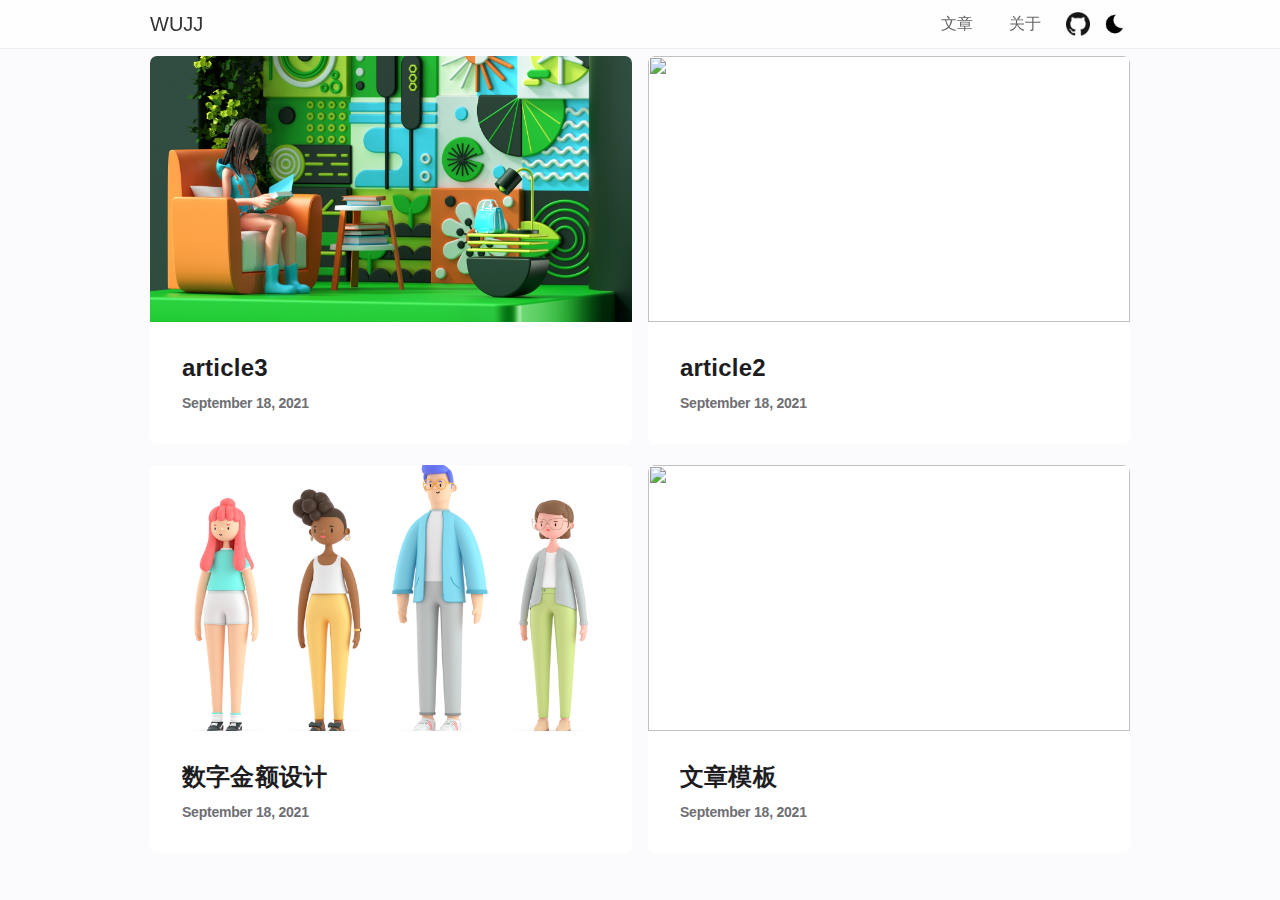
==== archives/index.html @ 4f95bda9 "Site updated: 2021-09-23 19:21:38" ====
<!DOCTYPE html>
<html lang="en">
    <!DOCTYPE html>
<html>

<head>
  <meta charset="utf-8">
  <meta name="viewport" content="width=device-width, initial-scale=1, minimum-scale=1, maximum-scale=1">
  <meta name="color-scheme" content="light dark">
  
  <title>存档 - 主标题</title>
  
    <link rel="shortcut icon" href="/favicon.png">
  
  

  
<link rel="stylesheet" href="/css/var.css">

  
<link rel="stylesheet" href="/css/main.css">

  
<link rel="stylesheet" href="/css/typography.css">

  
<link rel="stylesheet" href="/css/code-highlighting.css">

  
<link rel="stylesheet" href="/css/components.css">

  
<link rel="stylesheet" href="/css/nav.css">

  
<link rel="stylesheet" href="/css/paginator.css">

  
<link rel="stylesheet" href="/css/footer.css">

  
<link rel="stylesheet" href="/css/post-list.css">

  
<link rel="stylesheet" href="/css/waline.css">

  
  

  
    
<script src="https://cdn.jsdelivr.net/npm/js-cookie@rc/dist/js.cookie.min.js"></script>
 
  

  
<meta name="generator" content="Hexo 5.4.0"></head>
    <body data-color-scheme="auto">
        <nav id="theme-nav">
    <div class="inner">
        <a class="title" href="/">WUJJ</a>
        <div class="nav-arrow"></div>
        <div class="nav-items">
            <a class="nav-item nav-item-home" href="/">主页</a>
            
            
            <a class="nav-item" href="/archives">文章</a>
            
            
            
            <a class="nav-item" href="/about">关于</a>
            
            
            
            <a class="nav-item nav-item-github nav-item-icon" href="https://github.com/wujunjian0525" target="_blank">&nbsp;</a>
            
            
            <span class="nav-item nav-item-icon nav-item-light-dark" id="nav-item-light-dark">&nbsp;</span>
        </div>
    </div>
</nav>
        <div class="container">
    

    <div class="post-list">
        
        <article class="post-list-item">
            <a href="/2021/09/18/article3/">
                
                <div class="cover-img">
                    <img src="/2021/09/18/article3/399a985bd5bece9ddf8323237acf968c.webp" alt="">
                </div>
                
                <div class="content">
                    <div class="title">
                        article3
                    </div>
                    
                    <div class="time">
                        
                        
                        
                        
                        
                        
                        
                        
                        
                        <span>September</span>
                        
                        
                        
                        
                        <span>&nbsp;18,&nbsp;</span>
                        <span>2021</span>
                    </div>
                </div>
            </a>
        </article>
        
        <article class="post-list-item">
            <a href="/2021/09/18/article2/">
                
                <div class="cover-img">
                    <img src="/2021/09/18/article2/2.gif" alt="">
                </div>
                
                <div class="content">
                    <div class="title">
                        article2
                    </div>
                    
                    <div class="time">
                        
                        
                        
                        
                        
                        
                        
                        
                        
                        <span>September</span>
                        
                        
                        
                        
                        <span>&nbsp;18,&nbsp;</span>
                        <span>2021</span>
                    </div>
                </div>
            </a>
        </article>
        
        <article class="post-list-item">
            <a href="/2021/09/18/article1/">
                
                <div class="cover-img">
                    <img src="/2021/09/18/article1/a1.png" alt="">
                </div>
                
                <div class="content">
                    <div class="title">
                        数字金额设计
                    </div>
                    
                    <div class="time">
                        
                        
                        
                        
                        
                        
                        
                        
                        
                        <span>September</span>
                        
                        
                        
                        
                        <span>&nbsp;18,&nbsp;</span>
                        <span>2021</span>
                    </div>
                </div>
            </a>
        </article>
        
        <article class="post-list-item">
            <a href="/2021/09/18/hello-world/">
                
                <div class="cover-img">
                    <img src="/2021/09/18/hello-world/2.gif" alt="">
                </div>
                
                <div class="content">
                    <div class="title">
                        文章模板
                    </div>
                    
                    <div class="time">
                        
                        
                        
                        
                        
                        
                        
                        
                        
                        <span>September</span>
                        
                        
                        
                        
                        <span>&nbsp;18,&nbsp;</span>
                        <span>2021</span>
                    </div>
                </div>
            </a>
        </article>
        
    </div>

    
</div>
        <!-- <footer>
    <div class="inner">
        <div class="links">
            
            <div class="group">
                <h4 class="title">Blog</h4>
                
                <a href="/" class="item">Blog</a>
                
                <a href="/archives" class="item">Archives</a>
                
                <a href="/friends" class="item">Friends</a>
                
                <a href="/projects" class="item">Projects</a>
                
                <a href="/resume" class="item">Resume</a>
                
                <a href="/about" class="item">About</a>
                
                <a href="/atom.xml" class="item">RSS</a>
                
            </div>
            
            <div class="group">
                <h4 class="title">Projects</h4>
                
                <a target="_blank" rel="noopener" href="https://github.com/MrWillCom/rsa-cli" class="item">RSA CLI</a>
                
                <a target="_blank" rel="noopener" href="https://github.com/MrWillCom/hexo-theme-cupertino" class="item">Hexo Theme Cupertino</a>
                
                <a target="_blank" rel="noopener" href="https://github.com/MrWillCom/a-calendar" class="item">A Calendar</a>
                
                <a target="_blank" rel="noopener" href="https://github.com/MrWillCom/auto-mirroring-bucket" class="item">Auto Mirroring Bucket</a>
                
            </div>
            
            <div class="group">
                <h4 class="title">Me</h4>
                
                <a target="_blank" rel="noopener" href="https://github.com/MrWillCom" class="item">GitHub</a>
                
                <a target="_blank" rel="noopener" href="https://codepen.io/mrwillcom" class="item">CodePen</a>
                
                <a target="_blank" rel="noopener" href="https://www.patreon.com/MrWillCom" class="item">Patreon</a>
                
                <a target="_blank" rel="noopener" href="https://noc.social/@MrWillCom" class="item">Mastodon</a>
                
                <a href="mailto:mr.will.com@outlook.com" class="item">Email</a>
                
            </div>
            
        </div>
        <span>&copy; 2021 John Doe<br >驱动由 <a href="http://hexo.io/" target="_blank">Hexo</a></span>
        
            <br>
            <div class="color-scheme-toggle" role="radiogroup" id="theme-color-scheme-toggle">
                <label>
                    <input type="radio" value="light">
                    <span>Light</span>
                </label>
                <label>
                    <input type="radio" value="dark">
                    <span>Dark</span>
                </label>
                <label>
                    <input type="radio" value="auto">
                    <span>Auto</span>
                </label>
            </div>
        
    </div>
</footer>
 -->
        
<script src="/js/main.js"></script>

        
    </body>
</html>
---- css/var.css ----
body[data-color-scheme="auto"], body[data-color-scheme="light"] {
    --white-opacity-8: rgba(255, 255, 255, .8);
    --white-1-opacity-8: rgba(229.5, 229.5, 229.5, .8);
    --white: #fff;
    --white-1: rgb(229.5, 229.5, 229.5);
    --white-2: rgb(204, 204, 204);

    --grey: rgb(127.5, 127.5, 127.5);

    --black: #000;
    --black-2: rgb(51, 51, 51);
    --black-4: rgb(102, 102, 102);

    --border-color: #8882;

    --link: #06c;

    --blur: blur(32px);

    --blue: #0071e3;
    --white-txt-on-blue-bg: #fff;

    --footer-link-grey: #515154;

    --body-bg: #fbfbfd;
    --card-bg: #fff;
    --card-title: #1d1d1f;
    --card-time: #6e6e73;
    --date-txt: #6e6e73;

    --nav-arrow: #1d1d1f;
    --nav-github-logo: url(/theme-img/github-mark-dark.png);
    --nav-light-dark-logo: url(/theme-img/dark.png);
}

@media (prefers-color-scheme: dark) {
    body[data-color-scheme="auto"] {
        --white-opacity-8: rgba(0, 0, 0, .8);
        --white-1-opacity-8: rgba(25.5, 25.5, 25.5, .8);
        --white: #000;
        --white-1: rgb(25.5, 25.5, 25.5);
        --white-2: rgb(51, 51, 51);

        --black: #fff;
        --black-2: rgb(204, 204, 204);
        --black-4: rgb(153, 153, 153);

        --border-color: #8884;

        --link: #5fafff;

        --blur: blur(32px);

        --blue: #00376f;
        --white-txt-on-blue-bg: #c0dfff;

        --footer-link-grey: #a1a1a6;

        --body-bg: #101010;
        --card-bg: #181818;
        --card-title: #cfcfda;
        --card-time: #6e6e73;
        --date-txt: #6e6e73;

        --nav-arrow: #e5e5ee;

        --nav-github-logo: url(/theme-img/github-mark-light.png);
        --nav-light-dark-logo: url(/theme-img/light.png);
    }
}

body[data-color-scheme="dark"] {
    --white-opacity-8: rgba(0, 0, 0, .8);
    --white-1-opacity-8: rgba(25.5, 25.5, 25.5, .8);
    --white: #000;
    --white-1: rgb(25.5, 25.5, 25.5);
    --white-2: rgb(51, 51, 51);

    --black: #fff;
    --black-2: rgb(204, 204, 204);
    --black-4: rgb(153, 153, 153);

    --border-color: #8884;

    --link: #5fafff;

    --blur: blur(32px);

    --blue: #00376f;
    --white-txt-on-blue-bg: #c0dfff;

    --footer-link-grey: #a1a1a6;

    --body-bg: #101010;
    --card-bg: #181818;
    --card-title: #cfcfda;
    --card-time: #6e6e73;
    --date-txt: #6e6e73;

    --nav-arrow: #e5e5ee;
    --nav-github-logo: url(/theme-img/github-mark-light.png);
    --nav-light-dark-logo: url(/theme-img/light.png);
}
---- css/main.css ----
body {
    margin: 0;
    margin-top: 56px;
    color: var(--black-2);
    background-color: var(--body-bg);
    font-family: "SF Pro Display", -apple-system, BlinkMacSystemFont, "Segoe UI", Roboto, "Helvetica Neue", Arial, "Noto Sans", sans-serif, "Apple Color Emoji", "Segoe UI Emoji", "Segoe UI Symbol", "Noto Color Emoji";
}

a:link {
    color: var(--link);
    text-decoration: none;
}

a:hover {
    text-decoration: underline;
}

a:active {
    text-decoration: none;
}

a:visited {
    color: var(--link);
    text-decoration: none;
}

.container {
    max-width: 980px;
    margin: auto;
    padding: 0 16px;
}

.section-title {
    font-size: 32px;
    line-height: 1.125;
    font-weight: 700;
    letter-spacing: .004em;
    margin-bottom: 24px;
    color: var(--card-title);
}

.theme-command {
    display: none;
}
---- css/typography.css ----
.divider, hr {
    border: none;
    border-top: 1px solid var(--white-1);
    margin: 32px auto;
}

.divider {
    margin: 64px auto;
}

img {
    width: 100%;
}

::marker {
    color: var(--black-4);
}

blockquote {
    border-left: 4px solid var(--white-2);
}

pre, code {
    font-family: 'JetBrains Mono', 'Courier New', Courier, monospace;
}

pre {
    font-size: 14px;
}

code {
    font-size: 12px;
    background-color: var(--white-1);
    padding: 2px 4px;
    border-radius: 4px;
}
---- css/code-highlighting.css ----
/* This Code Highlighting Theme is based on GitHub Theme */

.gutter {
    color: var(--grey);
    user-select: none;
}

.highlight .name {
    color: #22863a;
}

.highlight .attr, .highlight .meta, .highlight .meta-keyword, .highlight .attribute, .highlight .number, .highlight .selector-class {
    color: #005cc5
}

.highlight .string {
    color: #032f62;
}

.highlight .symbol {
    color: #005cc5;
}

.highlight .selector-tag {
    color: #22863a;
}

.highlight .built_in {
    color: #6f42c1;
}

.highlight .keyword {
    color: #d73a49;
}

@media (prefers-color-scheme: dark) {
    .highlight .name {
        color: #7ee787;
    }
    .highlight .attr, .highlight .meta, .highlight .meta-keyword, .highlight .attribute, .highlight .number, .highlight .selector-class {
        color: #79c0ff
    }
    .highlight .string {
        color: #a5d6ff;
    }
    .highlight .symbol {
        color: #79b8ff;
    }
    .highlight .selector-tag {
        color: #7ee787;
    }
    .highlight .built_in {
        color: #d2a8ff;
    }
    .highlight .keyword {
        color: #ff7b72;
    }
}
---- css/components.css ----
.card-grid {
    display: grid;
    grid-template-columns: 1fr 1fr 1fr;
}

.card-grid {
    max-width: 1000px;
    margin: auto;
    padding: 0 16px;
}

@media screen and (max-width: 1000px) {
    .card-grid {
        max-width: 800px;
    }
}

@media screen and (max-width: 800px) {
    .card-grid {
        grid-template-columns: 1fr 1fr;
    }
}

@media screen and (max-width: 600px) {
    .card-grid {
        display: block;
    }
}

.card {
    overflow: hidden;
    border-radius: 7px;
    background-color: var(--card-bg);
    margin-bottom: 21px;
    transition: all 200ms ease;
}

.card:nth-child(3n-2) {
    margin-left: 0;
    margin-right: 8px;
}

.card:nth-child(3n-1) {
    margin-left: 8px;
    margin-right: 8px;
}

.card:nth-child(3n) {
    margin-left: 8px;
    margin-right: 0;
}

@media screen and (max-width: 800px) {
    .card:nth-child(2n-1) {
        margin-left: 0;
        margin-right: 8px;
    }
    .card:nth-child(2n) {
        margin-left: 8px;
        margin-right: 0;
    }
}

@media screen and (max-width: 600px) {
    .card {
        margin-left: 0px!important;
        margin-right: 0px!important;
    }
}

.card .cover-img {
    overflow: hidden;
    height: 266px;
}

.card .cover-img img {
    width: 100%;
    height: 100%;
    object-fit: cover;
    filter: brightness(1);
    transition: transform 400ms cubic-bezier(0.4, 0, 0.25, 1), filter 400ms cubic-bezier(0.4, 0, 0.25, 1);
}

.card:hover .cover-img img {
    transform: scale(1.03);
    filter: brightness(0.85);
}

.card .content {
    padding: 18px;
}

.card .title {
    font-weight: bold;
    font-size: 24px;
    color: var(--black);
    text-decoration: none;
    padding: 0;
}

.card .description {
    font-size: 17px;
    color: var(--black-1);
    padding: 0;
}

.card .actions {
    padding: 16px;
    padding-top: 0;
    display: flex;
}

.card .actions .left {
    justify-content: flex-start;
}

.card .actions .right {
    margin-left: auto;
    justify-content: flex-end;
}

.actions .action-button-primary {
    background-color: var(--blue);
    color: var(--white-txt-on-blue-bg);
    padding: 6px 12px;
    border-radius: 32px;
    text-decoration: none;
    transition: 0.5s;
}

.actions .action-button-primary:hover {
    background-color: var(--link);
}

.block-large {
    max-width: 1000px;
    margin: auto;
}

.badge {
    --color: var(--link);
    font-size: 16px;
    border: 2px solid var(--color);
    color: var(--color);
    padding: 0 8px;
    margin: 0 6px;
    border-radius: 24px;
}

.badge.warning {
    --color: #fdc008;
}

.badge.secondary {
    --color: #6c7781;
}

.badge.success {
    --color: #31b14e;
}

.no-select {
    user-select: none;
}

.text-left {
    text-align: left;
}

.text-center {
    text-align: center;
}

.text-right {
    text-align: right;
}
---- css/nav.css ----
nav {
    background-color: var(--white-opacity-8);
    border-bottom: 1px solid var(--border-color);
    user-select: none;
    position: fixed;
    top: 0;
    left: 0;
    right: 0;
    z-index: 1000;
    -webkit-backdrop-filter: var(--blur);
    backdrop-filter: var(--blur);
    transition: height 0.8s cubic-bezier(0.86, 0, 0.07, 1);
}

nav>.inner {
    max-width: 980px;
    margin: auto;
    padding: 0 16px;
}

nav>*>* {
    display: inline-block;
}

nav a, nav a:hover, nav a:focus, nav a:active, nav a:link, nav a:visited {
    text-decoration: none;
    color: var(--black-4);
}

nav .title {
    margin: 0;
    font-size: 20px;
    font-weight: normal;
    line-height: 48px;
    color: var(--black-2)!important;
}

nav .nav-arrow {
    display: none;
}

nav .nav-items {
    float: right;
    text-align: right;
}

nav .nav-item {
    display: inline-block;
    text-align: center;
    flex: 1;
    font-size: 16px;
    height: 48px;
    line-height: 48px;
    padding: 0 16px;
    transition: padding 0.2s, color 0.5s;
}

nav .nav-item:hover, nav .nav-item:focus {
    color: var(--black-2);
}

@media screen and (max-width: 600px) {
    nav .nav-item {
        padding: 0 8px;
    }
}

@media screen and (max-width: 400px) {
    nav .nav-item {
        padding: 0 4px;
    }
}

nav .nav-item-home {
    display: none;
}

nav .nav-item-icon {
    width: 32px;
    height: 48px;
    background-position: center;
    background-size: 24px 24px;
    background-repeat: no-repeat;
    padding: 0;
}

nav .nav-item-github {
    background-image: var(--nav-github-logo);
}

nav .nav-item-light-dark {    
    background-image: var(--nav-light-dark-logo);
    cursor: pointer;
}

@media screen and (max-width: 600px) {
    nav {
        height: 48px;
        overflow: hidden;
    }
    nav .title {
        pointer-events: none;
        display: inline-block;
        transition: all 0.2s;
        transition-delay: 0.6s;
    }
    nav .nav-arrow {
        display: inline-block;
        margin-top: 8px;
        width: 40px;
        height: 30px;
        float: right;
    }
    nav .nav-arrow::before, nav .nav-arrow::after {
        content: '';
        background-color: var(--nav-arrow);
        display: block;
        position: absolute;
        top: 28px;
        width: 12px;
        height: 1px;
        transition: transform 1s cubic-bezier(0.86, 0, 0.07, 1), transform-origin 1s cubic-bezier(0.86, 0, 0.07, 1), top 1s cubic-bezier(0.86, 0, 0.07, 1);
    }
    nav .nav-arrow::before {
        transform-origin: 100% 100%;
        transform: rotate(40deg) scaleY(1.5);
        right: 50%;
    }
    nav .nav-arrow::after {
        transform-origin: 0% 100%;
        transform: rotate(-40deg) scaleY(1.5);
        left: 50%;
    }
    nav .nav-items {
        width: 100%;
        float: none;
        opacity: 0;
        transition: all 0.8s cubic-bezier(0.86, 0, 0.07, 1);
        transform: translate(0, -20%);
    }
    nav .nav-item {
        pointer-events: none;
        display: block;
        text-align: left;
    }
    nav .nav-item-icon {
        float: left;
        display: inline-block;
    }
    nav.open .title {
        transform: translate(0, 8px);
        opacity: 0;
        transition-delay: 0s;
    }
    nav.open .nav-arrow::before, nav.open .nav-arrow::after {
        top: 16px;
    }
    nav.open .nav-arrow::before {
        transform-origin: 100% 0%;
        transform: rotate(-40deg) scaleY(1.5);
    }
    nav.open .nav-arrow::after {
        transform-origin: 0% 0%;
        transform: rotate(40deg) scaleY(1.5);
    }
    nav.open .nav-item {
        pointer-events: initial;
    }
    nav.open .nav-items {
        transform: translate(0, -0%);
        opacity: 1;
    }
}
---- css/paginator.css ----
.paginator {
    display: block;
    text-align: center;
    padding: 16px;
    margin: 8px;
}

.paginator>* {
    border-radius: 32px;
    padding: 6px 12px;
    margin: 0 2px;
    user-select: none;
    transition: all 0.2s;
}

.paginator>*:hover {
    background-color: var(--card-bg);
}

.paginator>*:active {
    background-color: var(--card-border);
}

.paginator .current:hover {
    background-color: transparent;
}
---- css/footer.css ----
footer {
    background-color: var(--white);
    width: 100%;
    border-top: 1px solid var(--border-color);
    user-select: none;
}

.inner {
    max-width: 980px;
    margin: auto;
    padding: 32px 16px;
}

footer .links {
    display: grid;
    grid-template-columns: 1fr 1fr 1fr;
}

@media screen and (max-width: 600px) {
    footer .links {
        grid-template-columns: 1fr 1fr;
    }
}

@media screen and (max-width: 400px) {
    footer .links {
        grid-template-columns: 1fr;
    }
}

footer .group {
    margin: 0;
    margin-bottom: 16px;
}

footer .title {
    margin: 0;
    margin-bottom: 8px;
}

footer .item {
    color: var(--footer-link-grey);
    display: block;
}

footer .color-scheme-toggle {
    display: inline-block;
    border-radius: 16px;
    border: 1px solid var(--blue);
    padding-bottom: 1px;
    margin-top: 16px;
}

footer .color-scheme-toggle label {
    margin: 1px;
}

footer .color-scheme-toggle label input {
    position: absolute;
    appearance: none;
    width: 0px;
    height: 0px;
    clip: rect(1px, 1px, 1px, 1px);
    -webkit-clip-path: inset(0 0 99.9% 99.9%);
    clip-path: inset(0 0 99.9% 99.9%);
}

footer .color-scheme-toggle label span {
    font-size: 14px;
    line-height: 14px;
    padding: 2px 4px;
    border-radius: 12px;
    color: var(--link);
    width: 40px;
    display: inline-block;
    text-align: center;
}

footer .color-scheme-toggle label input:checked+span {
    color: var(--white-txt-on-blue-bg);
    background-color: var(--blue);
}
---- css/post-list.css ----
.post-list {
    user-select: none;
    display: grid;
    grid-template-columns: 1fr 1fr;
    max-width: 980px;
    margin: auto;
}

@media screen and (max-width: 600px) {
    .post-list {
        display: block;
        max-width: 366px;
    }
}

.post-list-item {
    overflow: hidden;
    border-radius: 7px;
    background-color: var(--card-bg);
    margin-bottom: 21px;
    transition: all 200ms ease;
}

.post-list-item:nth-child(2n-1) {
    margin-right: 8px;
}

.post-list-item:nth-child(2n) {
    margin-left: 8px;
}

@media screen and (max-width: 600px) {
    .post-list-item:nth-child(n) {
        margin-left: 0;
        margin-right: 0;
    }
}

.post-list-item .cover-img {
    overflow: hidden;
    height: 266px;
}

.post-list-item .cover-img img {
    width: 100%;
    height: 100%;
    object-fit: cover;
    filter: brightness(1);
    transition: transform 400ms cubic-bezier(0.4, 0, 0.25, 1), filter 400ms cubic-bezier(0.4, 0, 0.25, 1);
}

.post-list-item:hover .cover-img img, .post-list-item>a:focus .cover-img img {
    transform: scale(1.03);
    filter: brightness(0.85);
}

.post-list-item .title {
    font-size: 24px;
    line-height: 1.16667;
    font-weight: 700;
    letter-spacing: .009em;
    max-height: 7em;
    color: var(--card-title);
    overflow: hidden;
}

.post-list-item .content {
    padding: 32px;
}

.post-list-item a, .post-list-item a:hover, .post-list-item a:focus, .post-list-item a:active, .post-list-item a:link, .post-list-item a:visited {
    font-weight: bold;
    font-size: 24px;
    color: var(--black);
    text-decoration: none;
}

.post-list-item .excerpt {
    font-size: 17px;
    color: var(--black-1);
}

@media screen and (max-width: 800px) {
    .post-list-item .content {
        font-size: 12px;
    }
}

.post-list-item .time {
    font-size: 14px;
    line-height: 1.28577;
    font-weight: 600;
    letter-spacing: -.016em;
    display: flex;
    justify-content: flex-start;
    align-items: center;
    margin-top: 12px;
    color: var(--card-time);
}

.post-list-item .read-more {
    text-align: right;
}

.post-list-item .read-more button {
    font-size: 12px;
    outline: none;
    border: none;
    background-color: var(--blue);
    color: var(--white-txt-on-blue-bg);
    padding: 6px 12px;
    border-radius: 32px;
    cursor: pointer;
}
---- css/waline.css ----
#waline .v .vpanel .vwrap {
    border: none;
    background-color: var(--body-bg);
    border-radius: 7px;
}

#waline .v .vlogin-btn {
    background-color: var(--white);
    border: none;
}

#waline .v a {
    color: var(--link);
    text-decoration: none;
}

#waline .v a:hover {
    text-decoration: underline;
}

#waline .v a:active {
    text-decoration: none;
}

#waline .v a:visited {
    color: var(--link);
    text-decoration: none;
}

#waline .v .vheader {
    display: flex;
}

#waline .v .vwrap .vheader .vinput {
    width: auto;
    flex: 1;
    margin: 0 4px;
    border: none;
    border-radius: 7px;
    background-color: var(--white);
}

@media (max-width: 600px) {
    #waline .v .vheader {
        display: block;
    }
    #waline .v .vwrap .vheader .vinput {
        width: 100%;
        margin: 4px;
    }
}

#waline .v .vbtn {
    background-color: var(--blue);
    color: var(--white-txt-on-blue-bg);
    padding: 6px 12px;
    border-radius: 32px;
    text-decoration: none;
    border: none;
}

#waline .v .vbtn:hover {
    background-color: var(--link);
}
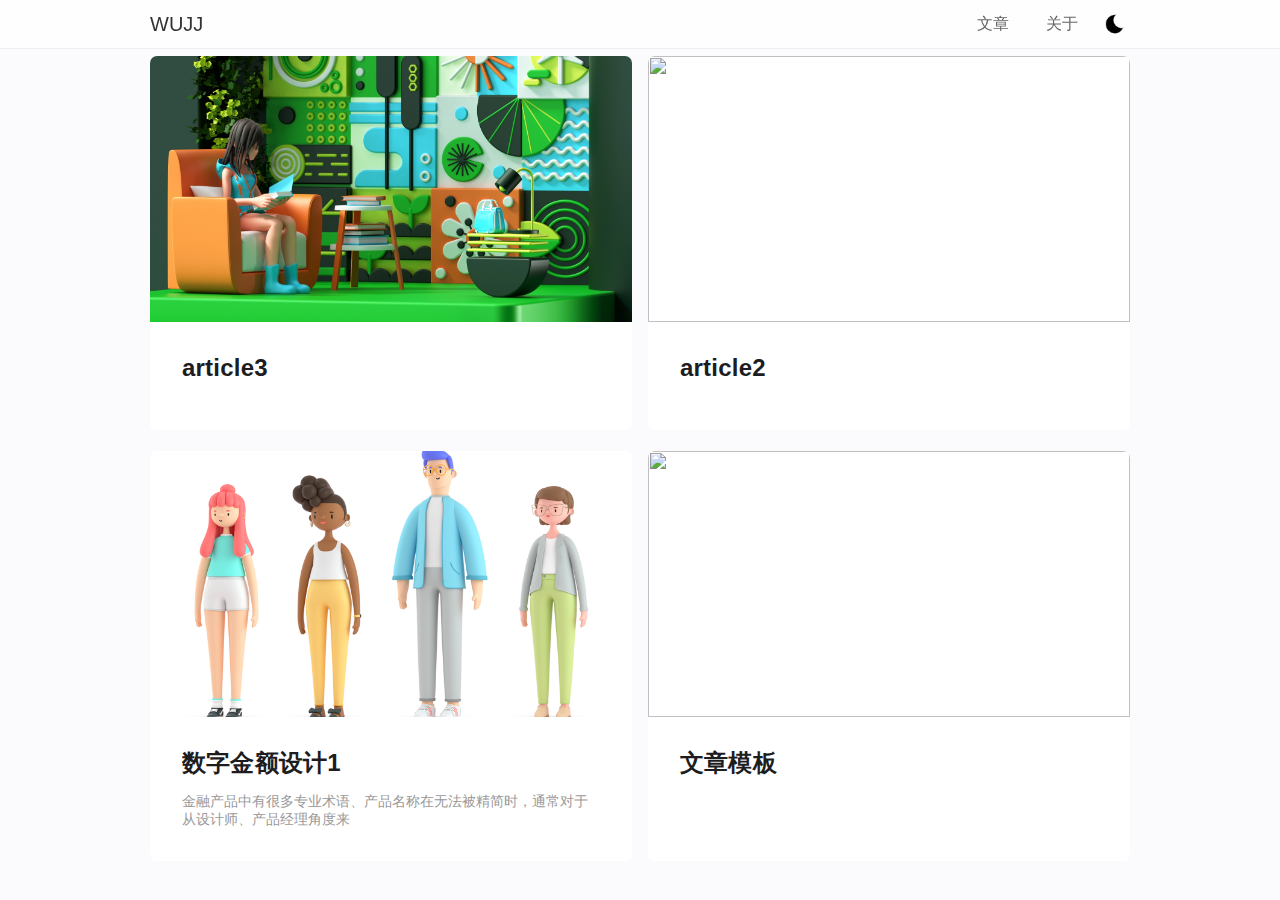
==== commit c25f8a2e: "Site updated: 2021-09-23 19:23:43" ====
--- a/archives/index.html
+++ b/archives/index.html
@@ -62,19 +62,12 @@
         <div class="nav-arrow"></div>
         <div class="nav-items">
             <a class="nav-item nav-item-home" href="/">主页</a>
-            
-            
+                     
             <a class="nav-item" href="/archives">文章</a>
-            
-            
-            
+                     
             <a class="nav-item" href="/about">关于</a>
             
-            
-            
-            <a class="nav-item nav-item-github nav-item-icon" href="https://github.com/wujunjian0525" target="_blank">&nbsp;</a>
-            
-            
+    
             <span class="nav-item nav-item-icon nav-item-light-dark" id="nav-item-light-dark">&nbsp;</span>
         </div>
     </div>
@@ -96,7 +89,15 @@
                         article3
                     </div>
                     
-                    <div class="time">
+                    <div class="excerpt">
+                        
+                    </div>
+                    
+
+                    <div class="tag-group">
+                        
+                    </div>
+                    <!-- <div class="time">
                         
                         
                         
@@ -113,7 +114,7 @@
                         
                         <span>&nbsp;18,&nbsp;</span>
                         <span>2021</span>
-                    </div>
+                    </div> -->
                 </div>
             </a>
         </article>
@@ -130,7 +131,15 @@
                         article2
                     </div>
                     
-                    <div class="time">
+                    <div class="excerpt">
+                        
+                    </div>
+                    
+
+                    <div class="tag-group">
+                        
+                    </div>
+                    <!-- <div class="time">
                         
                         
                         
@@ -147,7 +156,7 @@
                         
                         <span>&nbsp;18,&nbsp;</span>
                         <span>2021</span>
-                    </div>
+                    </div> -->
                 </div>
             </a>
         </article>
@@ -161,10 +170,18 @@
                 
                 <div class="content">
                     <div class="title">
-                        数字金额设计
-                    </div>
-                    
-                    <div class="time">
+                        数字金额设计1
+                    </div>
+                    
+                    <div class="excerpt">
+                        金融产品中有很多专业术语、产品名称在无法被精简时，通常对于从设计师、产品经理角度来
+                    </div>
+                    
+
+                    <div class="tag-group">
+                        
+                    </div>
+                    <!-- <div class="time">
                         
                         
                         
@@ -181,7 +198,7 @@
                         
                         <span>&nbsp;18,&nbsp;</span>
                         <span>2021</span>
-                    </div>
+                    </div> -->
                 </div>
             </a>
         </article>
@@ -198,7 +215,15 @@
                         文章模板
                     </div>
                     
-                    <div class="time">
+                    <div class="excerpt">
+                        
+                    </div>
+                    
+
+                    <div class="tag-group">
+                        
+                    </div>
+                    <!-- <div class="time">
                         
                         
                         
@@ -215,7 +240,7 @@
                         
                         <span>&nbsp;18,&nbsp;</span>
                         <span>2021</span>
-                    </div>
+                    </div> -->
                 </div>
             </a>
         </article>
--- a/css/var.css
+++ b/css/var.css
@@ -8,6 +8,7 @@
     --grey: rgb(127.5, 127.5, 127.5);
 
     --black: #000;
+    --black-1: #999999; 
     --black-2: rgb(51, 51, 51);
     --black-4: rgb(102, 102, 102);
 
@@ -42,6 +43,7 @@
         --white-2: rgb(51, 51, 51);
 
         --black: #fff;
+        --black-1: #999999; 
         --black-2: rgb(204, 204, 204);
         --black-4: rgb(153, 153, 153);
 
@@ -77,6 +79,7 @@
     --white-2: rgb(51, 51, 51);
 
     --black: #fff;
+    --black-1: #999999; 
     --black-2: rgb(204, 204, 204);
     --black-4: rgb(153, 153, 153);
 
--- a/css/post-list.css
+++ b/css/post-list.css
@@ -20,6 +20,10 @@
     margin-bottom: 21px;
     transition: all 200ms ease;
 }
+
+.post-list-item:hover {
+box-shadow: 0 12px 20px 5px rgba(0, 0, 0, 0.05);
+} 
 
 .post-list-item:nth-child(2n-1) {
     margin-right: 8px;
@@ -51,7 +55,6 @@
 
 .post-list-item:hover .cover-img img, .post-list-item>a:focus .cover-img img {
     transform: scale(1.03);
-    filter: brightness(0.85);
 }
 
 .post-list-item .title {
@@ -76,8 +79,10 @@
 }
 
 .post-list-item .excerpt {
-    font-size: 17px;
+    font-size: 14px;
+    font-weight:normal;
     color: var(--black-1);
+    margin-top: 16px;
 }
 
 @media screen and (max-width: 800px) {
